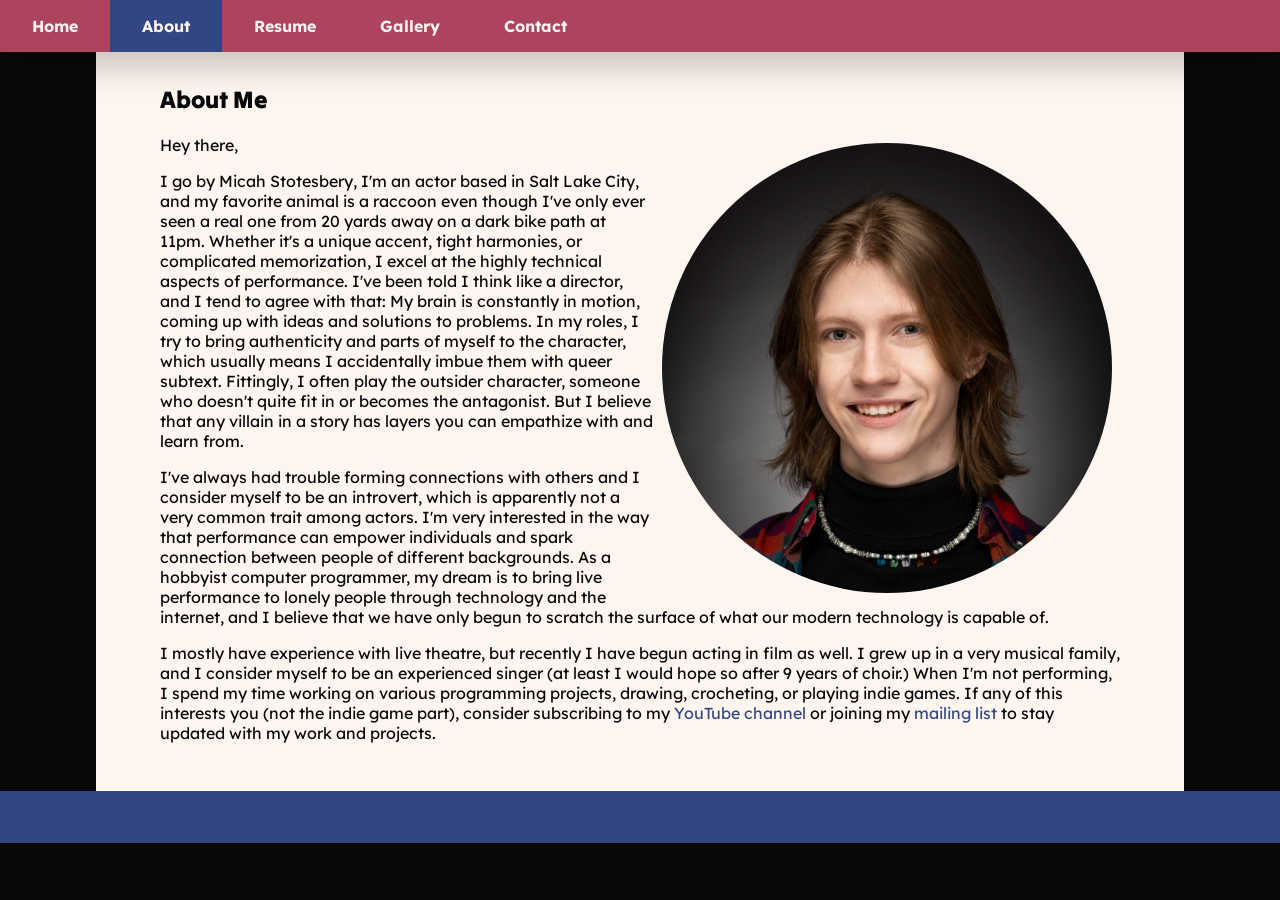
==== about.html @ e9c08a44 "Home & About Page" ====
<!DOCTYPE html>
<html>
<head>
    <meta charset="UTF-8" />
    <title>About | Micah Stotesbery</title>
    <meta name="viewport" content="width=device-width,initial-scale=1">
    <link rel="stylesheet" href="style.css">
    <script
    src="https://code.jquery.com/jquery-3.3.1.js"
    integrity="sha256-2Kok7MbOyxpgUVvAk/HJ2jigOSYS2auK4Pfzbm7uH60="
    crossorigin="anonymous">
    </script>
    <script>
        $(function(){
            $("header").load("pages/header.html", () => {
                $("#about_header_link").addClass("selected");
            }); 
            $("#main").load("pages/aboutme.html"); 
            $("footer").load("pages/footer.html"); 
        });
    </script>
</head>
<body>
    <header></header>
    <div class="content" id="main">
    </div>
    <footer></footer>
</body>
</html>
---- style.css ----
@import url('https://fonts.googleapis.com/css2?family=Lexend:wght@100..900&family=Tilt+Warp&display=swap');

:root {
  --white: #fef5ef;
  --black: #08090a;
  --accent-1: #ae435f;
  --accent-2: #324684;
  --accent-3: #368f8b;
}
a {
    color: var(--accent-2)
}
h1, h2 {
    font-family: "Tilt Warp";
    /* text-transform: uppercase; */
    font-weight: 400;
}
h1, h2, h3 {
    margin-top: 0;
}
body {
    font-family: 'Lexend', sans-serif;
    background-color: var(--black);
    margin: 0;
    padding: 0;
}
header {
    background-color: var(--accent-1);
    color: white;
    font-weight: bold;
    position: sticky;
    top:0;
    text-align: right;
    width: 100%;
    z-index: 3;
    box-shadow: 0 1em 2em rgba(0, 0, 0, 0.2);
}
header ul {
    list-style-type: none;
    margin: 0;
    padding: 0;
    overflow: hidden;
}
header ul li {
    float: left;
}
.selected {
    background-color: var(--accent-2);
}
header ul li a {
    color: var(--white);
    text-decoration: none;
    padding: 1em 2em 1em 2em;
    display: block;
}
header ul li a:hover {
    background-color: var(--accent-3);
    cursor: pointer;
}
.banner {
    width:100%;
    display: flex;
    justify-content: center;
    align-items: center;
    flex-direction: column;
    color:var(--white);
    background-size: cover;
    background-position: center;
    max-height: 60vh;
    aspect-ratio: 2;
    position:relative;
    z-index: 2;
    box-shadow: 0 1em 2em rgba(0, 0, 0, 0.2);
}
.banner h1 {
    font-size:3.5em;
}
#temporary {
    max-height:40em;
    overflow:scroll;
}
.content, .temporary {
    background-color: var(--white);
    color: var(--black);
    padding: 2em 4em 2em 4em;
    overflow: hidden;
}
.temporary {
    border-radius: 1em;
    box-shadow: 0 1em 2em rgba(0, 0, 0, 0.2);
    margin:1em;
}
.thumbnail {
    overflow: hidden;
    border-radius: 1em;
}
.thumbnail img {
    width:100%;
}
.divider {
    background-color: var(--accent-3);
    color:var(--white);
}
footer {
    background-color: var(--accent-2);
    color: var(--white);
    padding: 1em 2em 1em 2em;
}
.side_image_container {
    border-radius:50%;
    aspect-ratio: 1;
    overflow: hidden;
    width: 50%;
    max-width: 50vh;
    max-height: 50vh;
    float: right;
    margin: 0.5em;
}
.side_image_container img {
    object-fit: cover;
    object-position: center;
    width: 100%;
}
@media (orientation: landscape)  {
    header {

    }
    .content {
        width: 75%;
        margin:auto;
    }
    .thumbnail {
        float:right;
        height: 20em;
        aspect-ratio: 1;
        margin-left: 1em;
    }
    footer {

    }
}
@media (orientation: portrait)  {
    
}
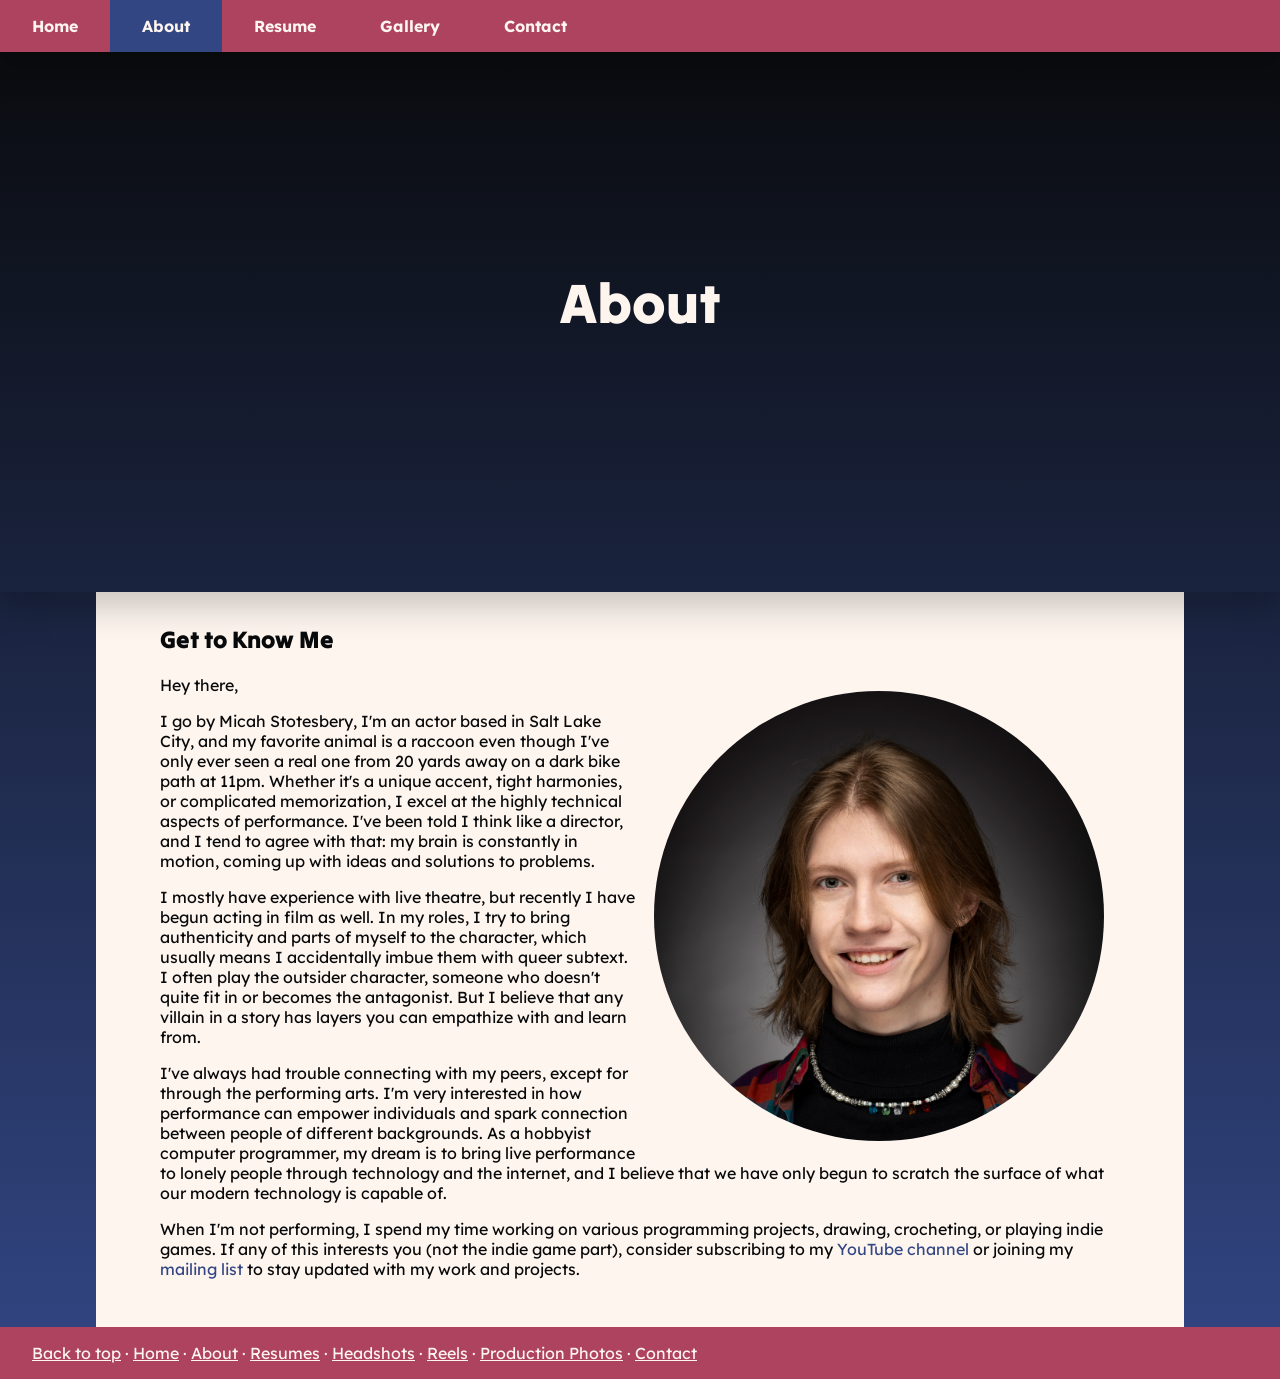
==== commit 37b2de3b: "Add little Women pictures" ====
--- a/about.html
+++ b/about.html
@@ -22,6 +22,9 @@
 </head>
 <body>
     <header></header>
+    <div class="banner" style="background-image:url('resources/images/Little Women-1-edit.JPG');background-position:center 90%;">
+        <h1>About</h1>
+    </div>
     <div class="content" id="main">
     </div>
     <footer></footer>
--- a/style.css
+++ b/style.css
@@ -6,6 +6,7 @@
   --accent-1: #ae435f;
   --accent-2: #324684;
   --accent-3: #368f8b;
+  --image-display: #324684aa;
 }
 a {
     color: var(--accent-2)
@@ -15,12 +16,12 @@
     /* text-transform: uppercase; */
     font-weight: 400;
 }
-h1, h2, h3 {
+h1:first-child, h2:first-child, h3:first-child {
     margin-top: 0;
 }
 body {
     font-family: 'Lexend', sans-serif;
-    background-color: var(--black);
+    background-image: linear-gradient(to bottom, var(--black), var(--accent-2));
     margin: 0;
     padding: 0;
 }
@@ -77,7 +78,12 @@
 }
 #temporary {
     max-height:40em;
-    overflow:scroll;
+    overflow-y:scroll;
+    -ms-overflow-style: none;  /* IE and Edge */
+    scrollbar-width: none;
+}
+#temporary::-webkit-scrollbar {
+    display: none;             /* Chrome, Safari, Opera */
 }
 .content, .temporary {
     background-color: var(--white);
@@ -85,11 +91,34 @@
     padding: 2em 4em 2em 4em;
     overflow: hidden;
 }
+.highlight {
+    background-color: var(--accent-3);
+    color: var(--white);
+}
 .temporary {
     border-radius: 1em;
     box-shadow: 0 1em 2em rgba(0, 0, 0, 0.2);
     margin:1em;
 }
+.flex_display {
+    display: flex;
+    width:100%;
+    gap:1em;
+}
+.flex_display div {
+    flex-grow:1;
+}
+.gallery {
+    display:flex;
+    flex-wrap: wrap;
+    justify-content: center;
+    gap: 1em;
+}
+.gallery img {
+    height: 20em;
+    cursor: pointer;
+    box-shadow: 0 1em 2em rgba(0, 0, 0, 0.2);
+}
 .thumbnail {
     overflow: hidden;
     border-radius: 1em;
@@ -97,14 +126,50 @@
 .thumbnail img {
     width:100%;
 }
-.divider {
-    background-color: var(--accent-3);
-    color:var(--white);
-}
 footer {
-    background-color: var(--accent-2);
+    background-color: var(--accent-1);
     color: var(--white);
     padding: 1em 2em 1em 2em;
+}
+footer a {
+    color: var(--white);
+}
+.image_display {
+    background-color: var(--image-display);
+    color: var(--white);
+    position: fixed;
+    width:100%;
+    height: 80vh;
+    top: 10%;
+    text-align: center;
+    z-index: 4;
+    padding-top:2em;
+    padding-bottom:2em;
+}
+#image_display_gallery {
+    margin: auto;
+    display: flex;
+    flex-direction: column;
+    align-items: center;
+    justify-content: center;
+    width: 75%;
+    height: 100%;
+    gap:1em;
+}
+#image_display_container {
+    flex-grow:1;
+    width:100%;
+    display:flex;
+    align-items: center;
+    justify-content: center;
+    overflow: hidden;
+}
+#image_display_container img {
+    max-width:100%;
+    max-height:100%;
+}
+.image_display div p {
+    width: 100%;
 }
 .side_image_container {
     border-radius:50%;
@@ -114,7 +179,7 @@
     max-width: 50vh;
     max-height: 50vh;
     float: right;
-    margin: 0.5em;
+    margin: 1em;
 }
 .side_image_container img {
     object-fit: cover;
@@ -128,6 +193,9 @@
     .content {
         width: 75%;
         margin:auto;
+    }
+    .flex_display {
+        flex-direction: row;
     }
     .thumbnail {
         float:right;
@@ -140,5 +208,7 @@
     }
 }
 @media (orientation: portrait)  {
-    
+    .flex_display {
+        flex-direction: column;
+    }
 }
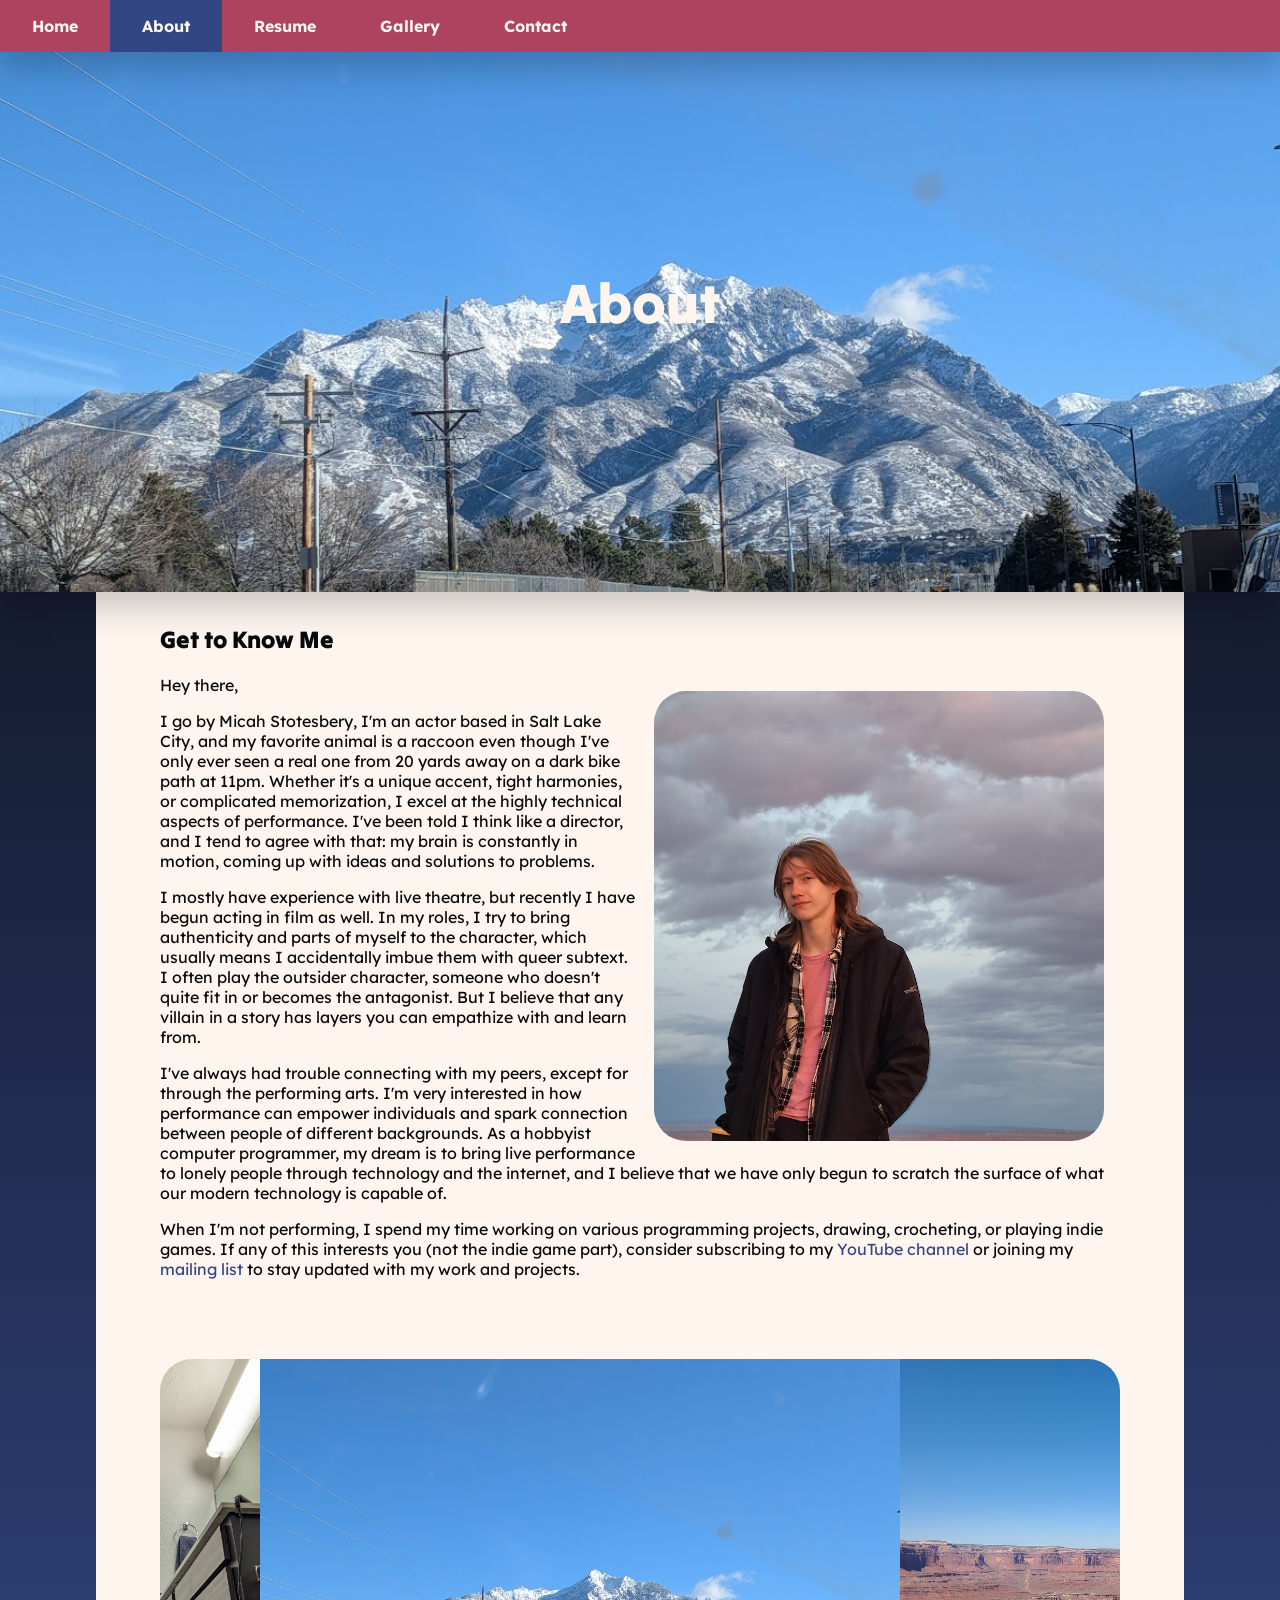
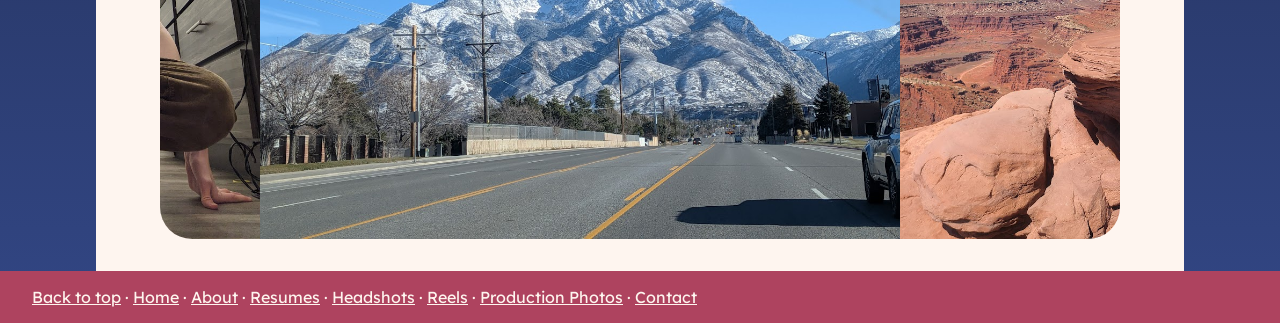
==== commit 59ffbd85: "More photos and gallery section and contact page" ====
--- a/about.html
+++ b/about.html
@@ -22,11 +22,18 @@
 </head>
 <body>
     <header></header>
-    <div class="banner" style="background-image:url('resources/images/Little Women-1-edit.JPG');background-position:center 90%;">
+    <div class="banner" style="background-image:url('resources/images/mountain.jpg');background-position:center 50%;">
         <h1>About</h1>
     </div>
     <div class="content" id="main">
     </div>
+    <div class="content">
+        <div style="display:flex;height:30em;justify-content: center;border-radius:2em;overflow:hidden;">
+            <img style="height:100%;" src="resources/images/bathroom.jpg">
+            <img style="height:100%;" src="resources/images/mountain.jpg">
+            <img style="height:100%;" src="resources/images/20230429_111506.jpg">
+        </div>
+    </div>
     <footer></footer>
 </body>
 </html>
--- a/style.css
+++ b/style.css
@@ -12,7 +12,7 @@
     color: var(--accent-2)
 }
 h1, h2 {
-    font-family: "Tilt Warp";
+    font-family: "Tilt Warp", sans-serif;
     /* text-transform: uppercase; */
     font-weight: 400;
 }
@@ -109,15 +109,30 @@
     flex-grow:1;
 }
 .gallery {
+    display:grid;
+    grid-template-columns: auto auto auto auto;
+    width:100%;
+}
+.gallery div {
+    overflow: hidden;
+    aspect-ratio: 1;
+    cursor: pointer;
+    box-shadow: 0 1em 2em rgba(0, 0, 0, 0.2);
+    background-position: center;
+    background-size: cover;
+}
+.gallery_divider {
+    width:100%;
+    text-align: center;
     display:flex;
-    flex-wrap: wrap;
-    justify-content: center;
+    justify-content: center;
+    align-items: center;
     gap: 1em;
 }
-.gallery img {
-    height: 20em;
-    cursor: pointer;
-    box-shadow: 0 1em 2em rgba(0, 0, 0, 0.2);
+.gallery_divider div {
+    flex-grow:1;
+    background-color: var(--accent-2);
+    height:0.5em;
 }
 .thumbnail {
     overflow: hidden;
@@ -172,7 +187,7 @@
     width: 100%;
 }
 .side_image_container {
-    border-radius:50%;
+    border-radius:2em;
     aspect-ratio: 1;
     overflow: hidden;
     width: 50%;
@@ -186,6 +201,16 @@
     object-position: center;
     width: 100%;
 }
+button {
+    background-color: var(--accent-2);
+    color: var(--white);
+    padding: 1em;
+    border: none;
+    border-radius: 25%;
+    font-family: "Tilt Warp", sans-serif;
+    /* text-transform: uppercase; */
+    font-weight: 400;
+}
 @media (orientation: landscape)  {
     header {
 
@@ -211,4 +236,7 @@
     .flex_display {
         flex-direction: column;
     }
+    .gallery {
+        grid-template-columns: auto auto auto;
+    }
 }
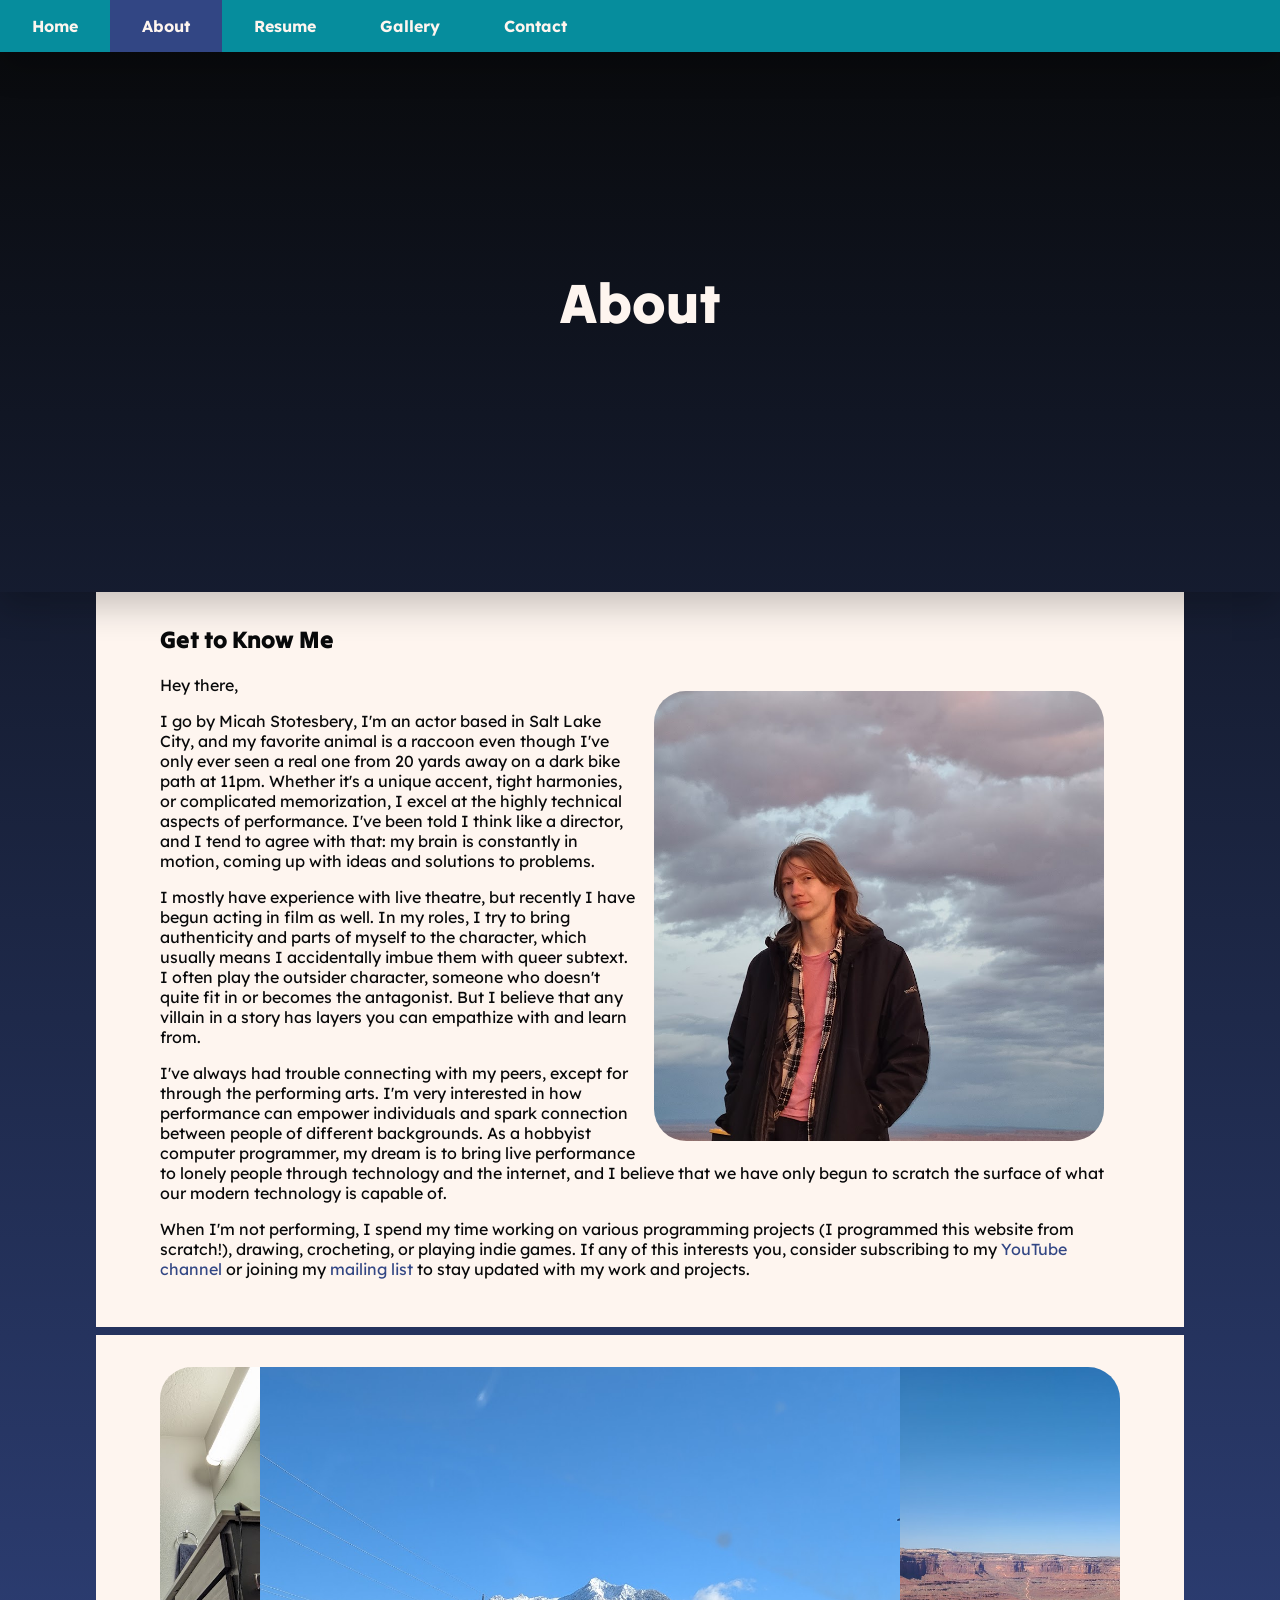
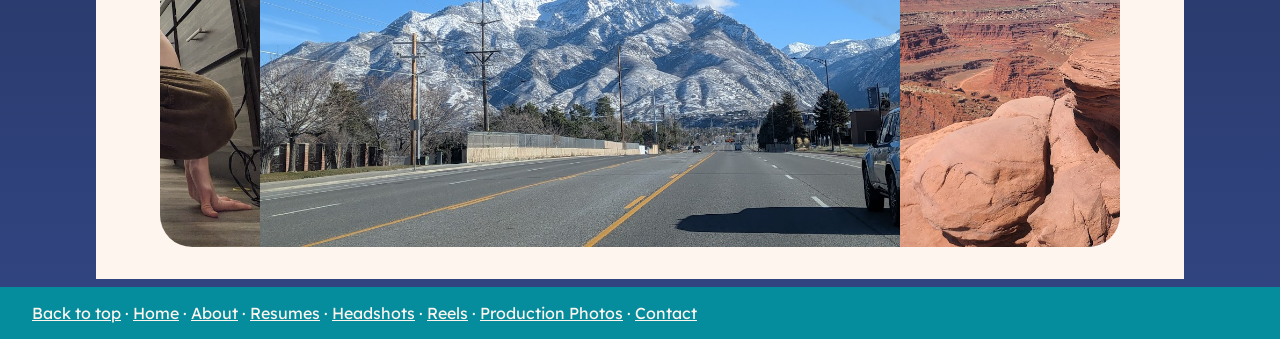
==== commit b8015c02: "Recoloring and Lady M photos" ====
--- a/about.html
+++ b/about.html
@@ -22,7 +22,7 @@
 </head>
 <body>
     <header></header>
-    <div class="banner" style="background-image:url('resources/images/mountain.jpg');background-position:center 50%;">
+    <div class="banner" style="background-image:url('resources/images/IMG_20260402_123701.jpg');background-position:center 40%;">
         <h1>About</h1>
     </div>
     <div class="content" id="main">
--- a/style.css
+++ b/style.css
@@ -3,10 +3,10 @@
 :root {
   --white: #fef5ef;
   --black: #08090a;
-  --accent-1: #ae435f;
+  --accent-1: #068D9D;
   --accent-2: #324684;
-  --accent-3: #368f8b;
-  --image-display: #324684aa;
+  --accent-3: #e83151;
+  --image-display: #08090aaa;
 }
 a {
     color: var(--accent-2)
@@ -89,9 +89,11 @@
     background-color: var(--white);
     color: var(--black);
     padding: 2em 4em 2em 4em;
+    margin-bottom: 0.5em;
     overflow: hidden;
 }
 .highlight {
+    margin-bottom: 0;
     background-color: var(--accent-3);
     color: var(--white);
 }
@@ -217,7 +219,8 @@
     }
     .content {
         width: 75%;
-        margin:auto;
+        margin-left:auto;
+        margin-right:auto;
     }
     .flex_display {
         flex-direction: row;
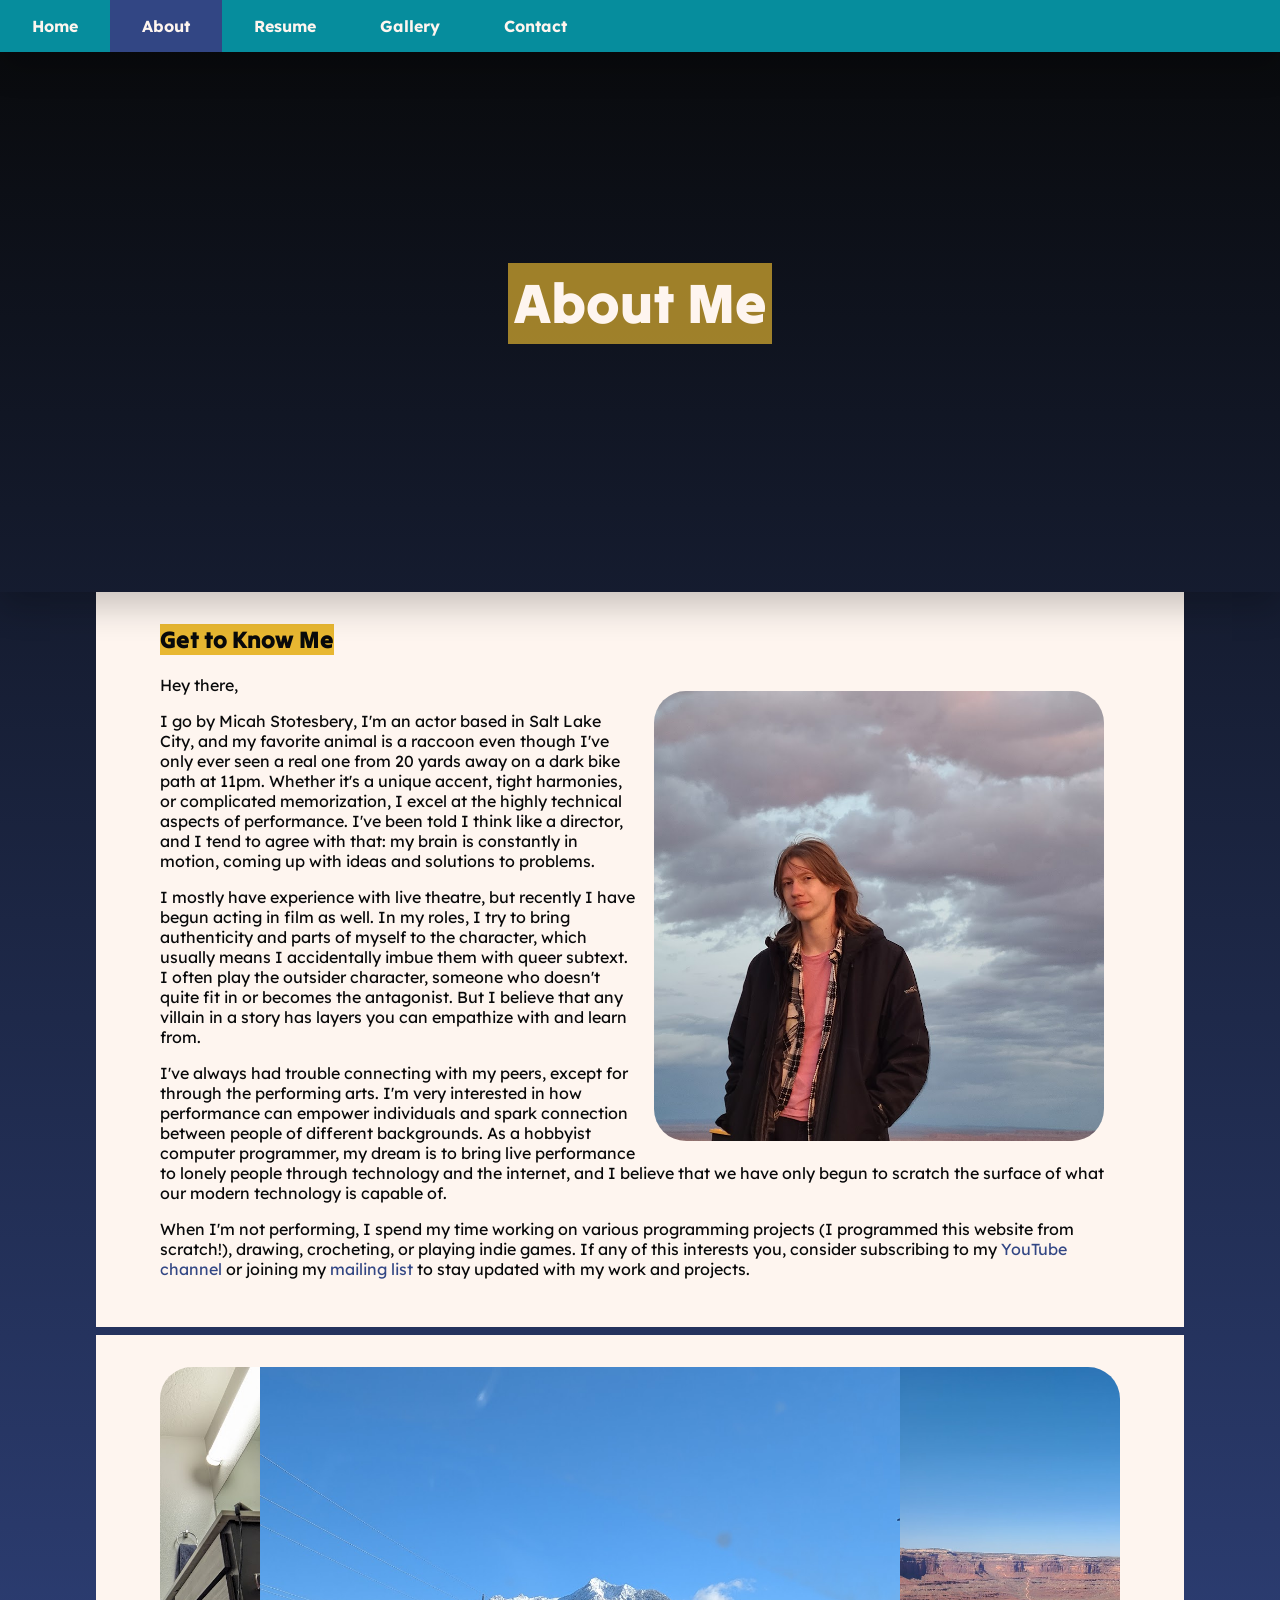
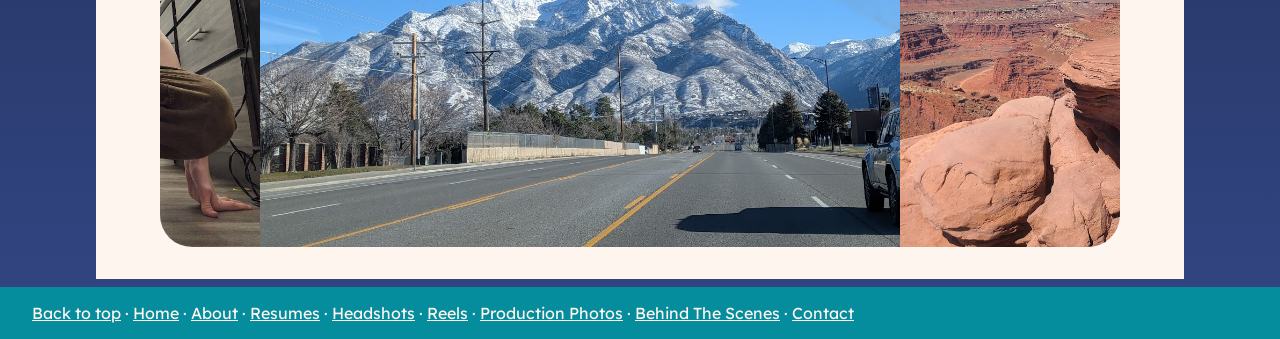
==== commit 0942bfff: "Yassified and fixed gallery view" ====
--- a/about.html
+++ b/about.html
@@ -22,8 +22,8 @@
 </head>
 <body>
     <header></header>
-    <div class="banner" style="background-image:url('resources/images/IMG_20260402_123701.jpg');background-position:center 40%;">
-        <h1>About</h1>
+    <div class="banner" style="background-image:url('resources/images/IMG_20260402_130750.jpg');background-position:center 40%;">
+        <h1>About Me</h1>
     </div>
     <div class="content" id="main">
     </div>
--- a/style.css
+++ b/style.css
@@ -5,7 +5,8 @@
   --black: #08090a;
   --accent-1: #068D9D;
   --accent-2: #324684;
-  --accent-3: #e83151;
+  --accent-3: #e8b731;
+  --accent-3-semi: #e8b731aa;
   --image-display: #08090aaa;
 }
 a {
@@ -75,6 +76,8 @@
 }
 .banner h1 {
     font-size:3.5em;
+    background-color:var(--accent-3-semi);
+    padding:0.1em;
 }
 #temporary {
     max-height:40em;
@@ -95,7 +98,13 @@
 .highlight {
     margin-bottom: 0;
     background-color: var(--accent-3);
-    color: var(--white);
+    color: var(--black);
+}
+.white-highlight {
+    background-color:var(--white);
+}
+.accent-3-highlight {
+    background-color:var(--accent-3);
 }
 .temporary {
     border-radius: 1em;
@@ -156,37 +165,50 @@
     color: var(--white);
     position: fixed;
     width:100%;
-    height: 80vh;
-    top: 10%;
+    height: 100%;
+    top: 0;
     text-align: center;
     z-index: 4;
-    padding-top:2em;
-    padding-bottom:2em;
-}
-#image_display_gallery {
+}
+.image_display_1 {
+    display:flex;
+    flex-direction: column;
+    position:absolute;
+    top:2em;
+    bottom: 2em;
+    left: 2em;
+    right:2em;
+    gap:1em;
+}
+.image_controls {
+    cursor:pointer;
+    user-select: none;
+    font-size:3em;
+    display: flex;
+    justify-content: center;
+    align-items: center;
+}
+.image_display_gallery {
     margin: auto;
     display: flex;
-    flex-direction: column;
-    align-items: center;
-    justify-content: center;
-    width: 75%;
-    height: 100%;
+    width:100%;
+    flex-direction: row;
+    align-items: center;
+    justify-content: center;
+    flex-grow: 1;
+    align-items: stretch;
+}
+.image_display_gallery_1 {
+    flex-grow: 1;
+    display:flex;
+    flex-direction:column;
     gap:1em;
 }
-#image_display_container {
-    flex-grow:1;
-    width:100%;
-    display:flex;
-    align-items: center;
-    justify-content: center;
-    overflow: hidden;
-}
-#image_display_container img {
-    max-width:100%;
-    max-height:100%;
-}
-.image_display div p {
-    width: 100%;
+#image_display_img {
+    flex-grow: 1;
+    background-size: contain;
+    background-repeat: no-repeat;
+    background-position: center;
 }
 .side_image_container {
     border-radius:2em;
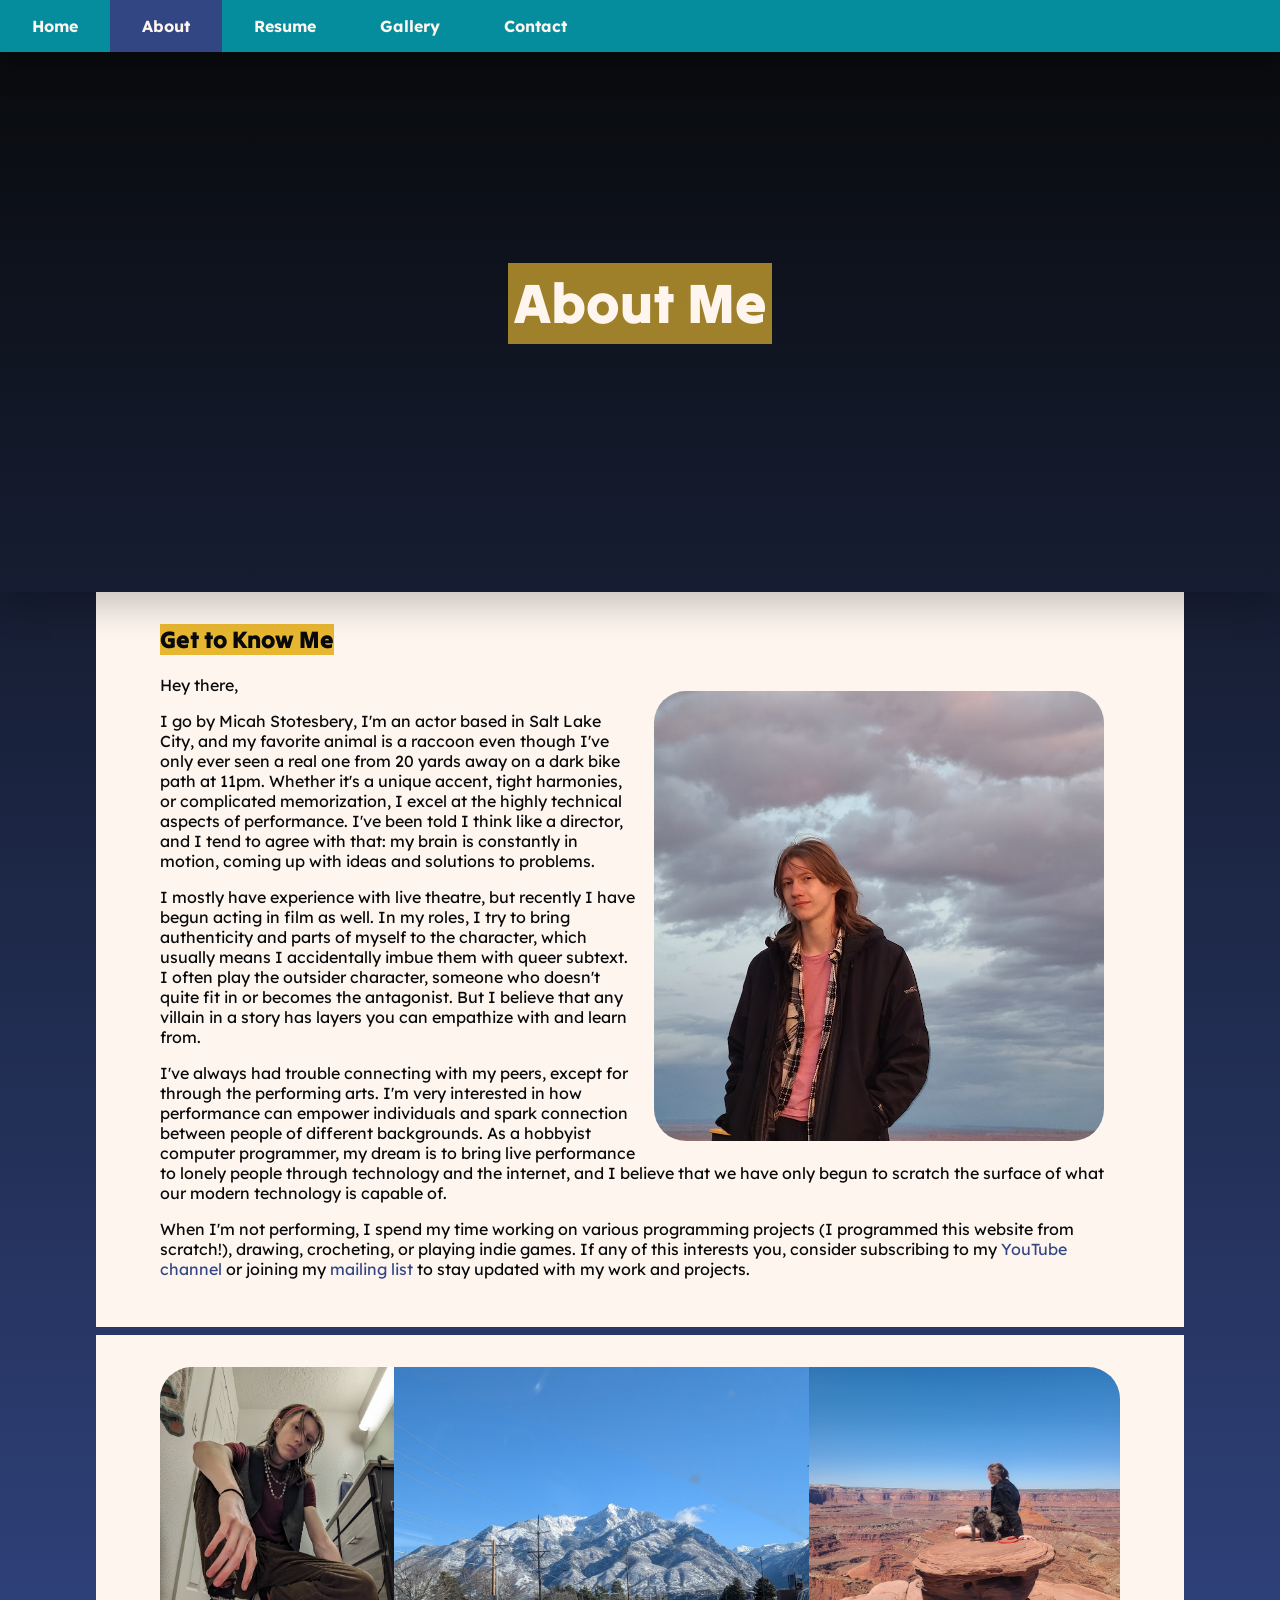
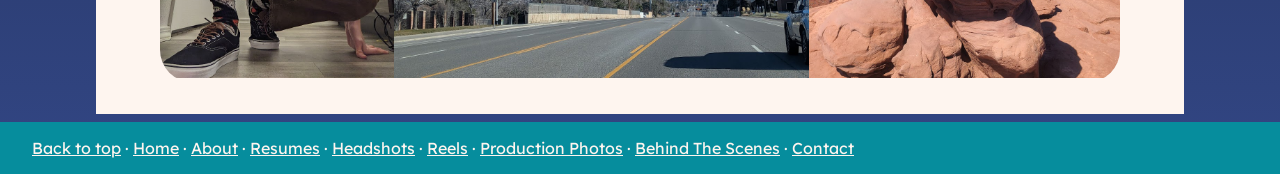
==== commit 74c0a729: "fix mobile styling" ====
--- a/about.html
+++ b/about.html
@@ -28,10 +28,10 @@
     <div class="content" id="main">
     </div>
     <div class="content">
-        <div style="display:flex;height:30em;justify-content: center;border-radius:2em;overflow:hidden;">
-            <img style="height:100%;" src="resources/images/bathroom.jpg">
-            <img style="height:100%;" src="resources/images/mountain.jpg">
-            <img style="height:100%;" src="resources/images/20230429_111506.jpg">
+        <div id="tri_display">
+            <div><img style="width:100%;" src="resources/images/bathroom.jpg"></div>
+            <div><img style="width:100%;" src="resources/images/mountain.jpg"></div>
+            <div><img style="width:100%;" src="resources/images/20230429_111506.jpg"></div>
         </div>
     </div>
     <footer></footer>
--- a/style.css
+++ b/style.css
@@ -52,7 +52,6 @@
 header ul li a {
     color: var(--white);
     text-decoration: none;
-    padding: 1em 2em 1em 2em;
     display: block;
 }
 header ul li a:hover {
@@ -73,9 +72,9 @@
     position:relative;
     z-index: 2;
     box-shadow: 0 1em 2em rgba(0, 0, 0, 0.2);
+    box-sizing: border-box;
 }
 .banner h1 {
-    font-size:3.5em;
     background-color:var(--accent-3-semi);
     padding:0.1em;
 }
@@ -91,7 +90,6 @@
 .content, .temporary {
     background-color: var(--white);
     color: var(--black);
-    padding: 2em 4em 2em 4em;
     margin-bottom: 0.5em;
     overflow: hidden;
 }
@@ -109,7 +107,13 @@
 .temporary {
     border-radius: 1em;
     box-shadow: 0 1em 2em rgba(0, 0, 0, 0.2);
-    margin:1em;
+}
+#tri_display {
+    display:flex;
+    justify-content: center;
+    border-radius:2em;
+    width:100%;
+    overflow:hidden;
 }
 .flex_display {
     display: flex;
@@ -236,13 +240,18 @@
     font-weight: 400;
 }
 @media (orientation: landscape)  {
-    header {
-
+    header ul li a {
+        padding: 1em 2em 1em 2em;
     }
     .content {
         width: 75%;
         margin-left:auto;
         margin-right:auto;
+        padding: 2em 4em 2em 4em;
+    }
+    .temporary {
+        padding: 2em 4em 2em 4em;
+        margin:1em;
     }
     .flex_display {
         flex-direction: row;
@@ -253,15 +262,31 @@
         aspect-ratio: 1;
         margin-left: 1em;
     }
-    footer {
-
+    #home_banner {
+        align-items: start;
+        padding-left:5em;
+    }
+    .banner h1 {
+        font-size:3.5em;
     }
 }
 @media (orientation: portrait)  {
+    header ul li a {
+        padding: 0.5em 1em 0.5em 1em;
+    }
     .flex_display {
         flex-direction: column;
     }
     .gallery {
         grid-template-columns: auto auto auto;
     }
+    .content, .temporary {
+        padding: 2em;
+    }
+    .banner h1 {
+        font-size:10vw;
+    }
+    #tri_display {
+        flex-direction: column;
+    }
 }
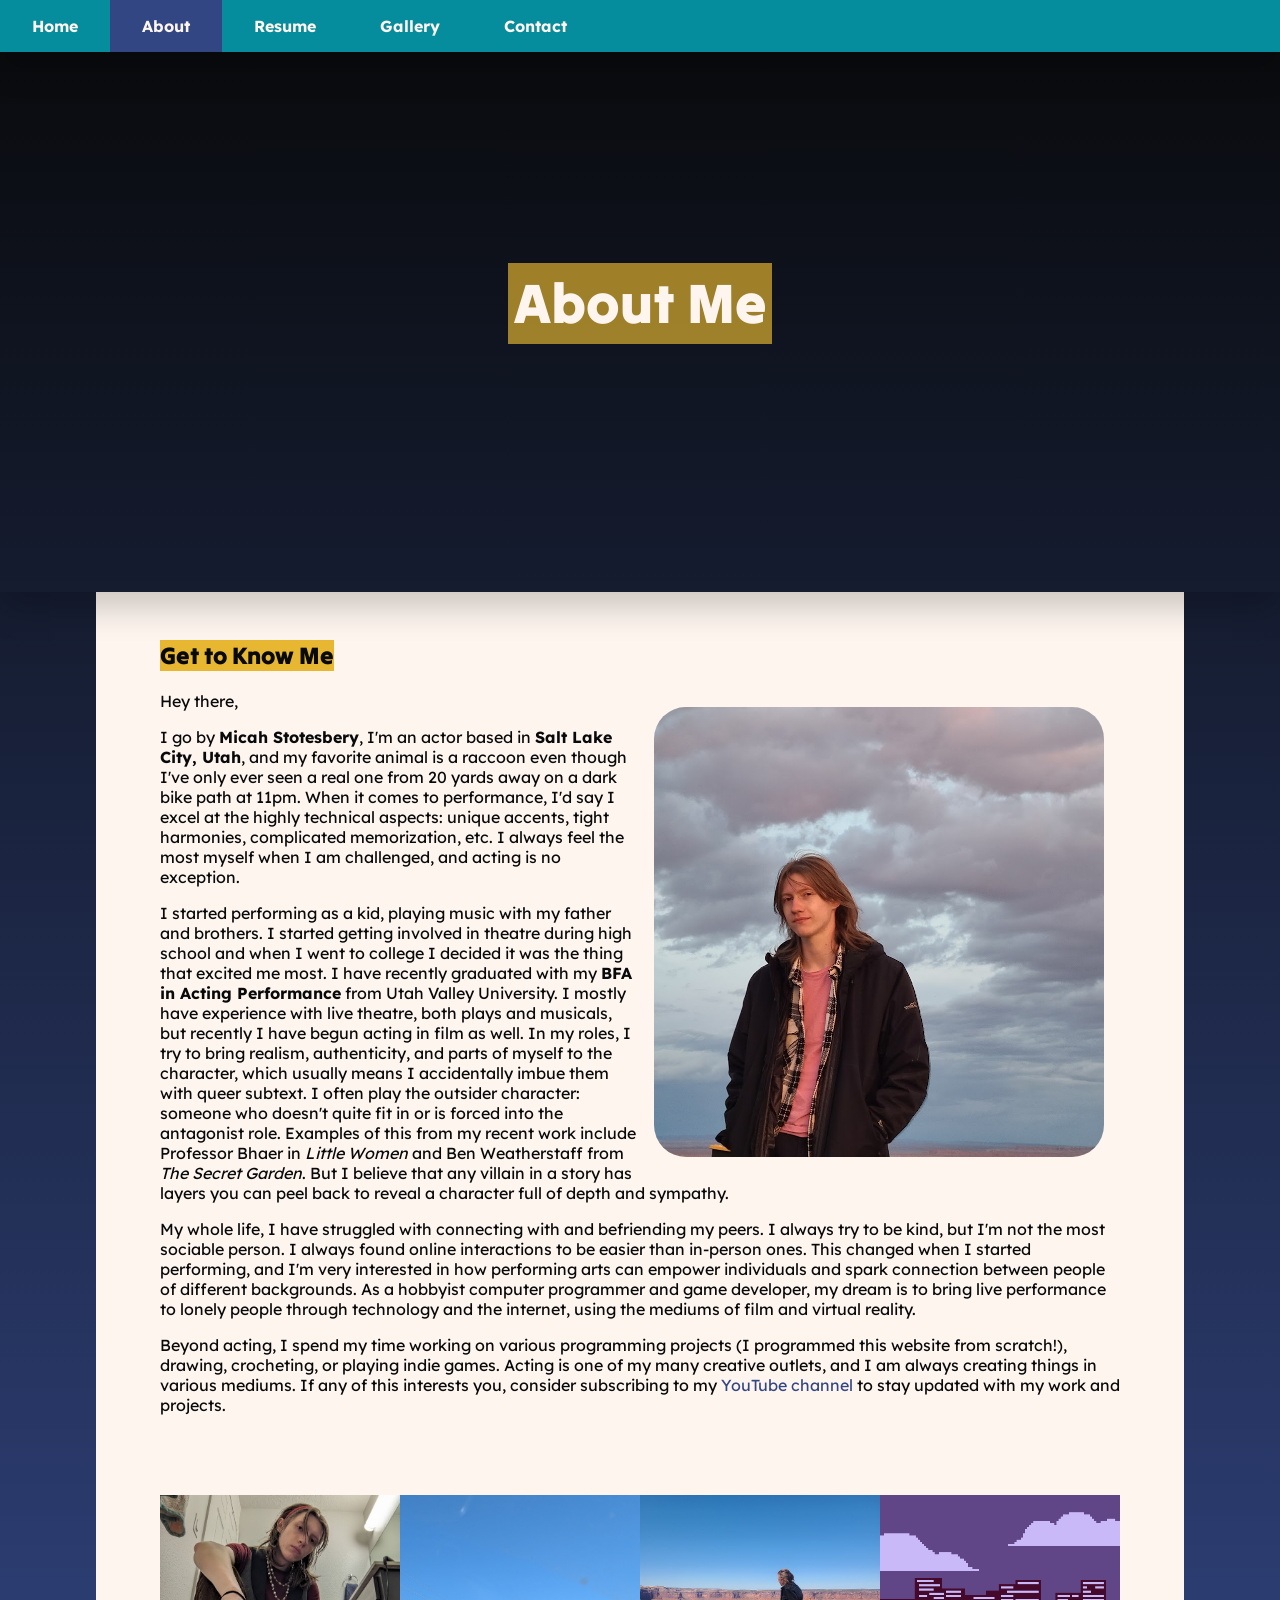
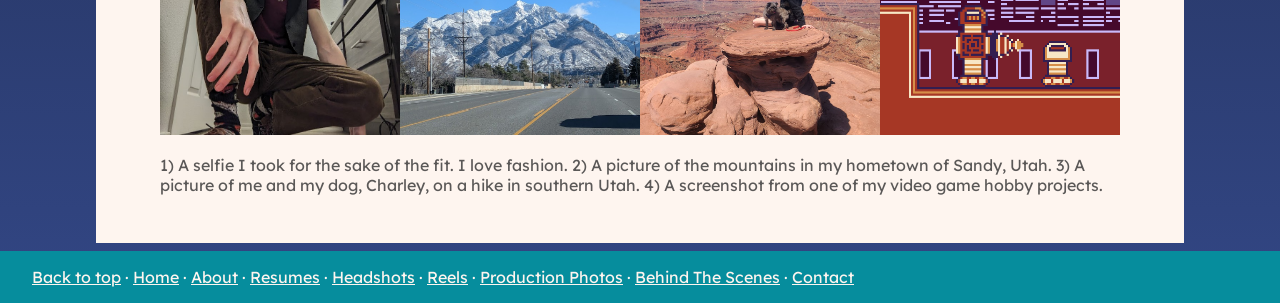
==== commit b9262c9a: "Updated Reel & About Me" ====
--- a/about.html
+++ b/about.html
@@ -25,14 +25,16 @@
     <div class="banner" style="background-image:url('resources/images/IMG_20260402_130750.jpg');background-position:center 40%;">
         <h1>About Me</h1>
     </div>
-    <div class="content" id="main">
+    <div class="content" id="main" style="margin-bottom: 0;padding-top:3em;">
     </div>
     <div class="content">
-        <div id="tri_display">
-            <div><img style="width:100%;" src="resources/images/bathroom.jpg"></div>
-            <div><img style="width:100%;" src="resources/images/mountain.jpg"></div>
-            <div><img style="width:100%;" src="resources/images/20230429_111506.jpg"></div>
+        <div id="about_images">
+            <div><img style="width: 100%;" src="resources/images/bathroom.jpg"></div>
+            <div><img style="width: 100%;" src="resources/images/mountain.jpg"></div>
+            <div><img style="width: 100%;" src="resources/images/20230429_111506.jpg"></div>
+            <div><img style="width: 100%;" src="resources/images/screenshot.png"></div>
         </div>
+        <p style="color:var(--image-display)">1) A selfie I took for the sake of the fit. I love fashion. 2) A picture of the mountains in my hometown of Sandy, Utah. 3) A picture of me and my dog, Charley, on a hike in southern Utah. 4) A screenshot from one of my video game hobby projects.</p>
     </div>
     <footer></footer>
 </body>
--- a/style.css
+++ b/style.css
@@ -108,15 +108,15 @@
     border-radius: 1em;
     box-shadow: 0 1em 2em rgba(0, 0, 0, 0.2);
 }
-#tri_display {
-    display:flex;
-    justify-content: center;
-    border-radius:2em;
+#about_images {
+    display:grid;
+    grid-template-columns: 25% 25% 25% 25%;
     width:100%;
     overflow:hidden;
 }
 .flex_display {
     display: flex;
+    justify-content: center;
     width:100%;
     gap:1em;
 }
@@ -251,7 +251,7 @@
     }
     .temporary {
         padding: 2em 4em 2em 4em;
-        margin:1em;
+        margin-top:1em;
     }
     .flex_display {
         flex-direction: row;
@@ -286,7 +286,8 @@
     .banner h1 {
         font-size:10vw;
     }
-    #tri_display {
-        flex-direction: column;
+    #about_images {
+        display:grid;
+        grid-template-columns: 50% 50%;
     }
 }
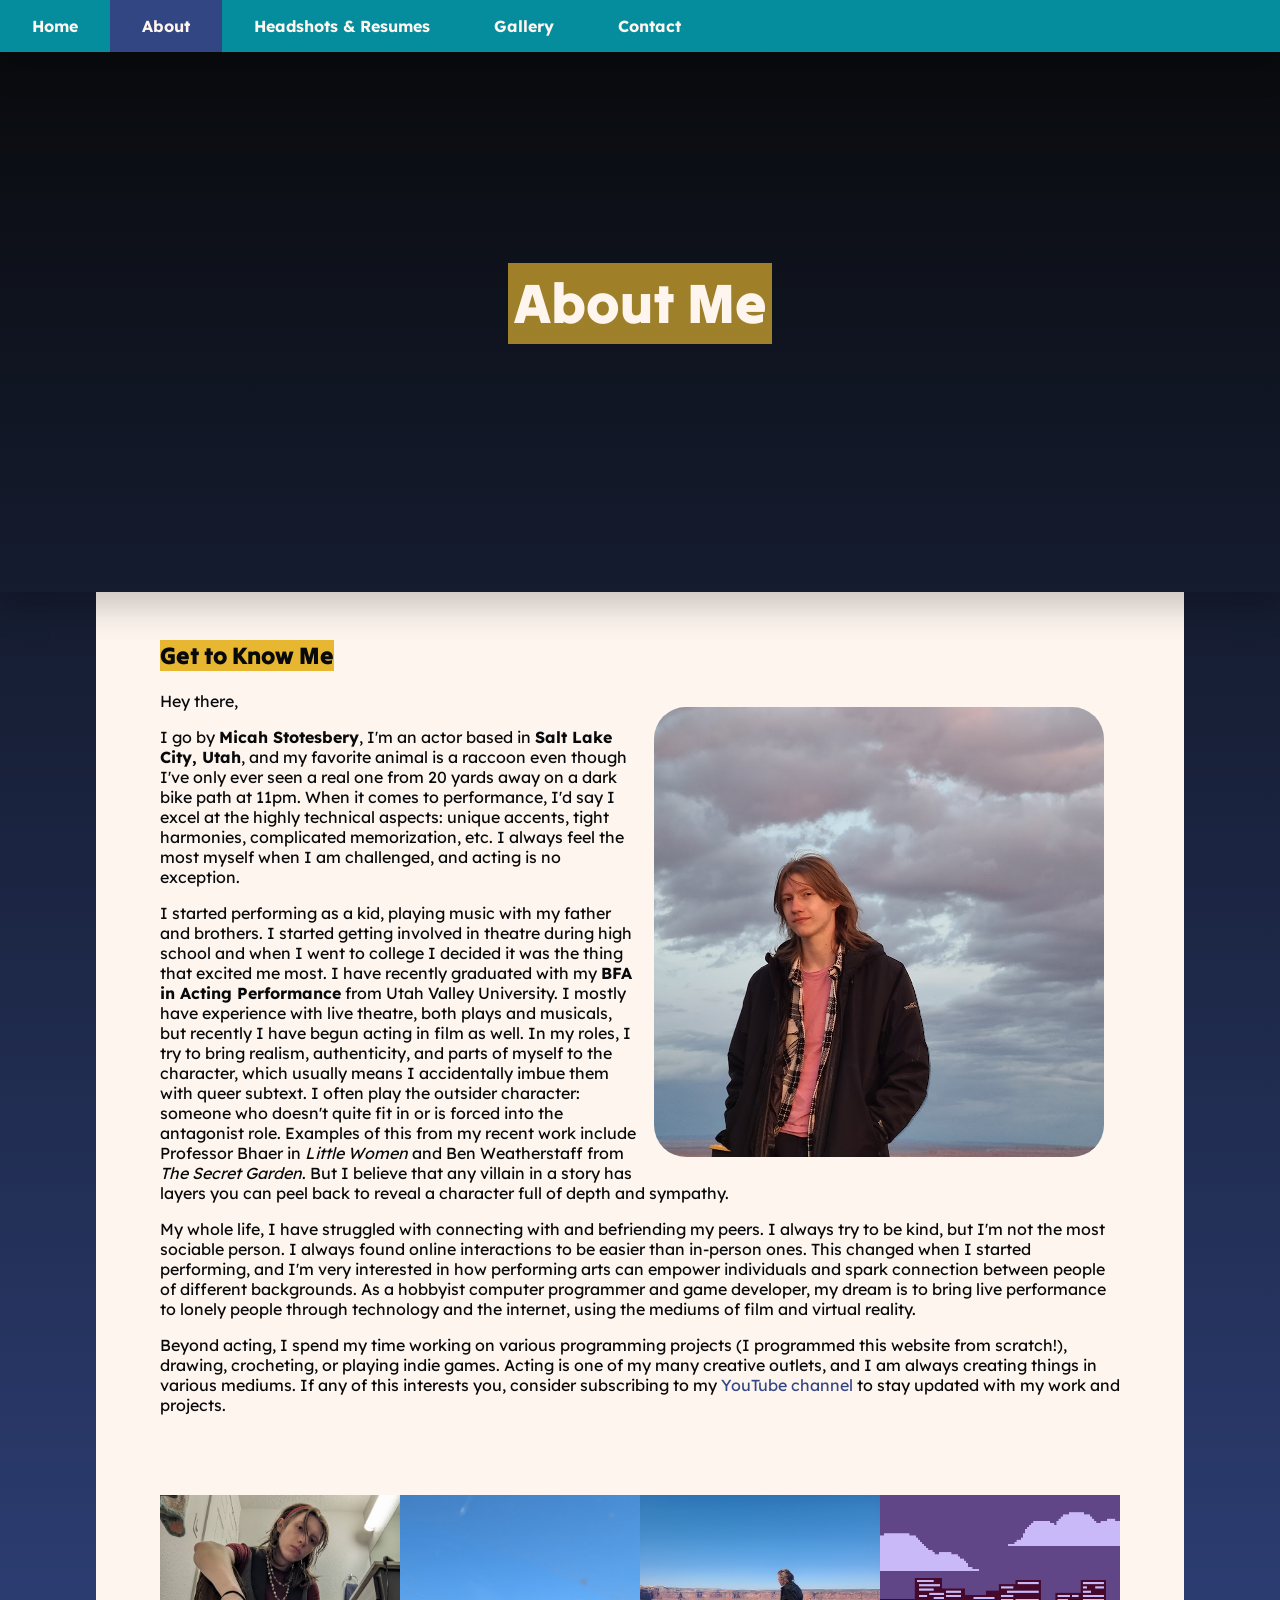
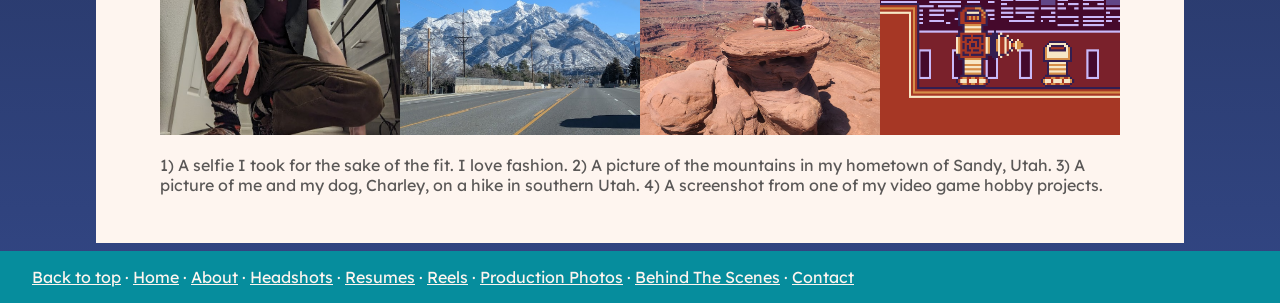
==== commit f7500d5a: "Playfest, New Headshots, & Contact Form" ====
--- a/about.html
+++ b/about.html
@@ -2,7 +2,7 @@
 <html>
 <head>
     <meta charset="UTF-8" />
-    <title>About | Micah Stotesbery</title>
+    <title>About · Micah Stotesbery</title>
     <meta name="viewport" content="width=device-width,initial-scale=1">
     <link rel="stylesheet" href="style.css">
     <script
--- a/style.css
+++ b/style.css
@@ -79,7 +79,7 @@
     padding:0.1em;
 }
 #temporary {
-    max-height:40em;
+    max-height:45em;
     overflow-y:scroll;
     -ms-overflow-style: none;  /* IE and Edge */
     scrollbar-width: none;
